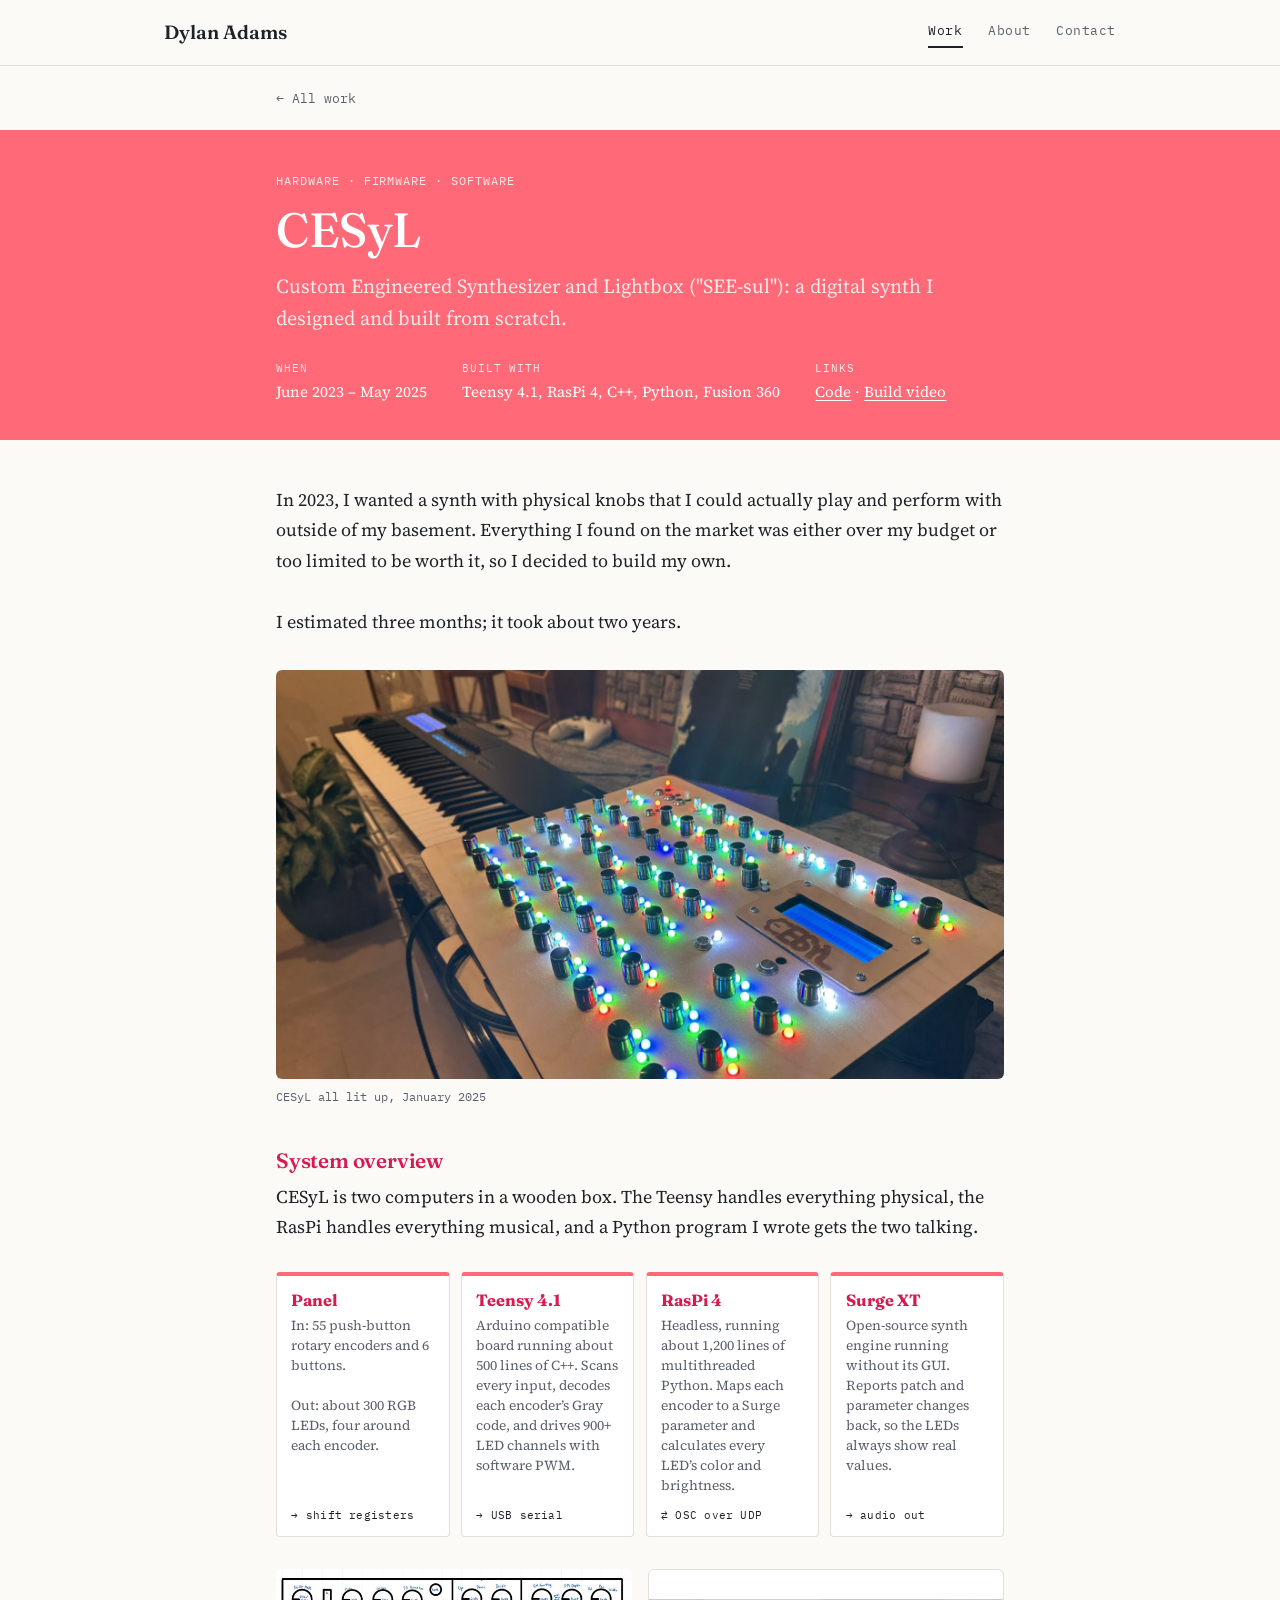
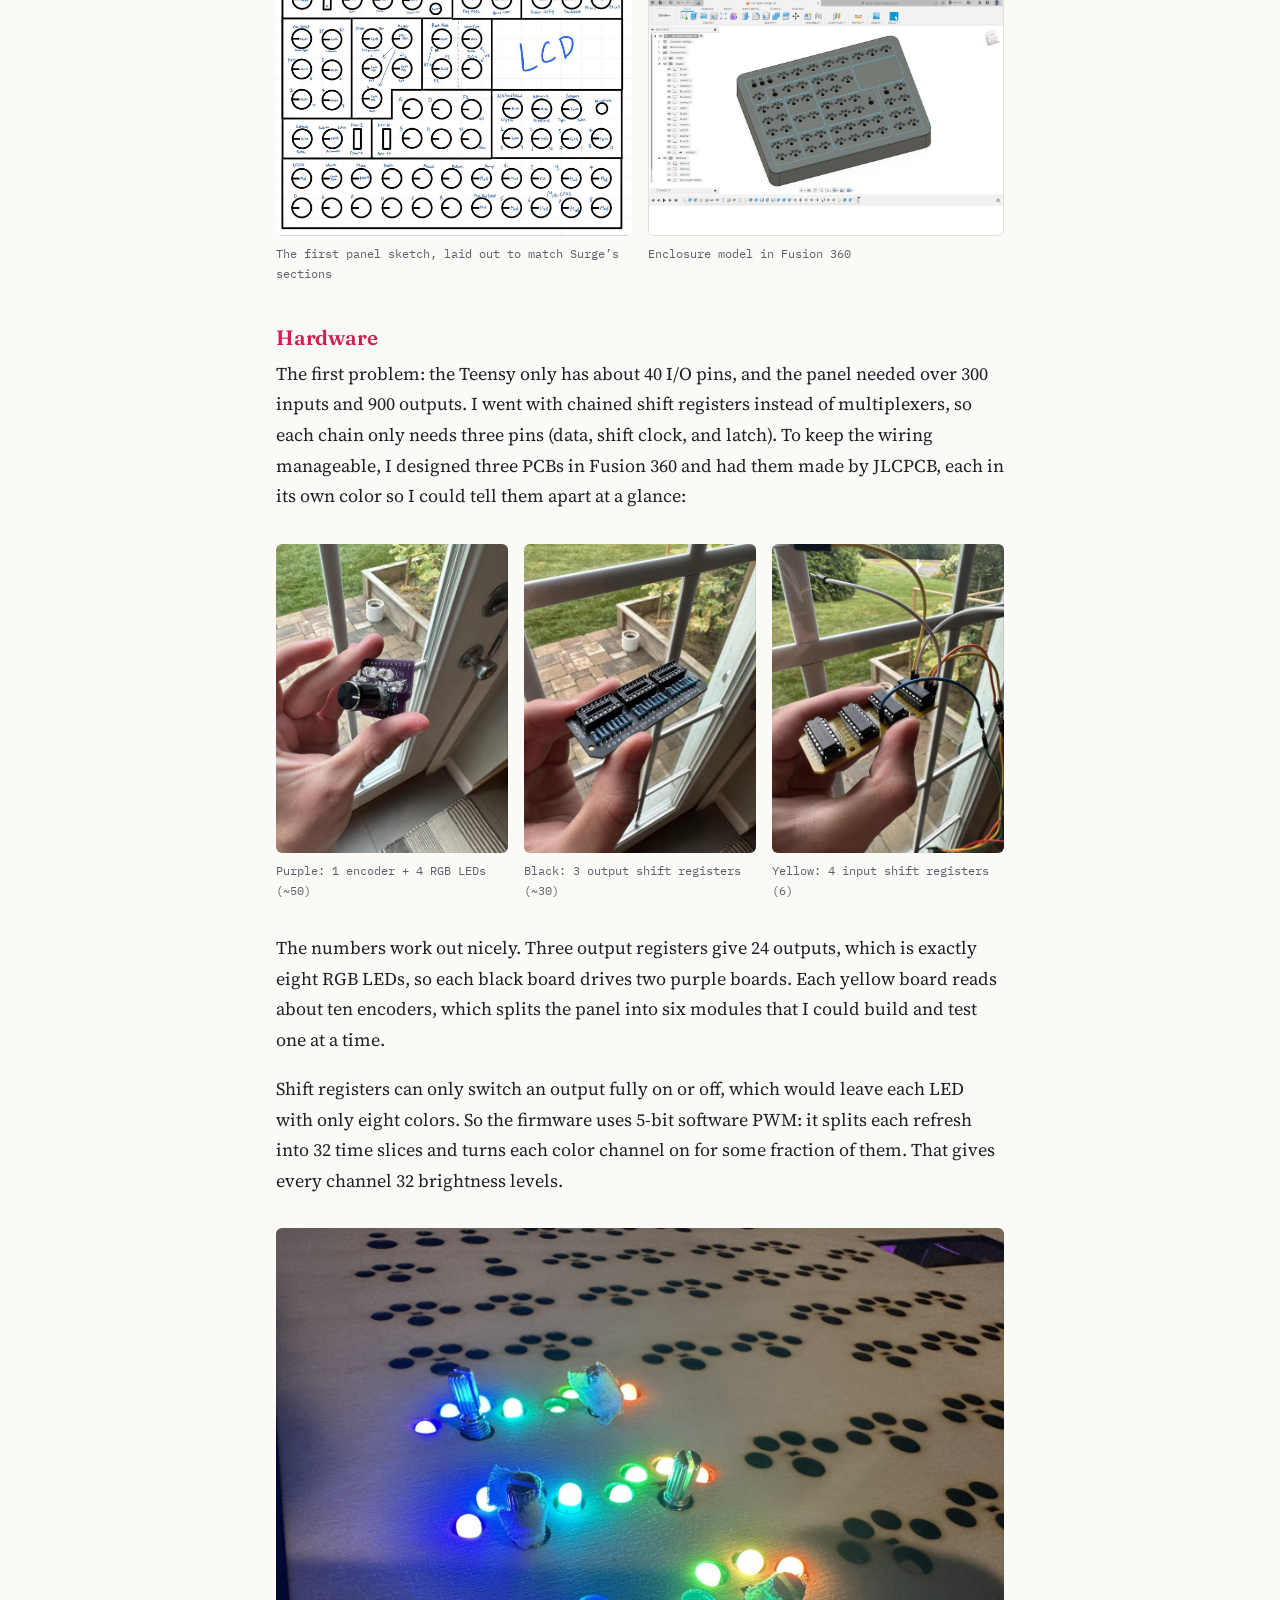
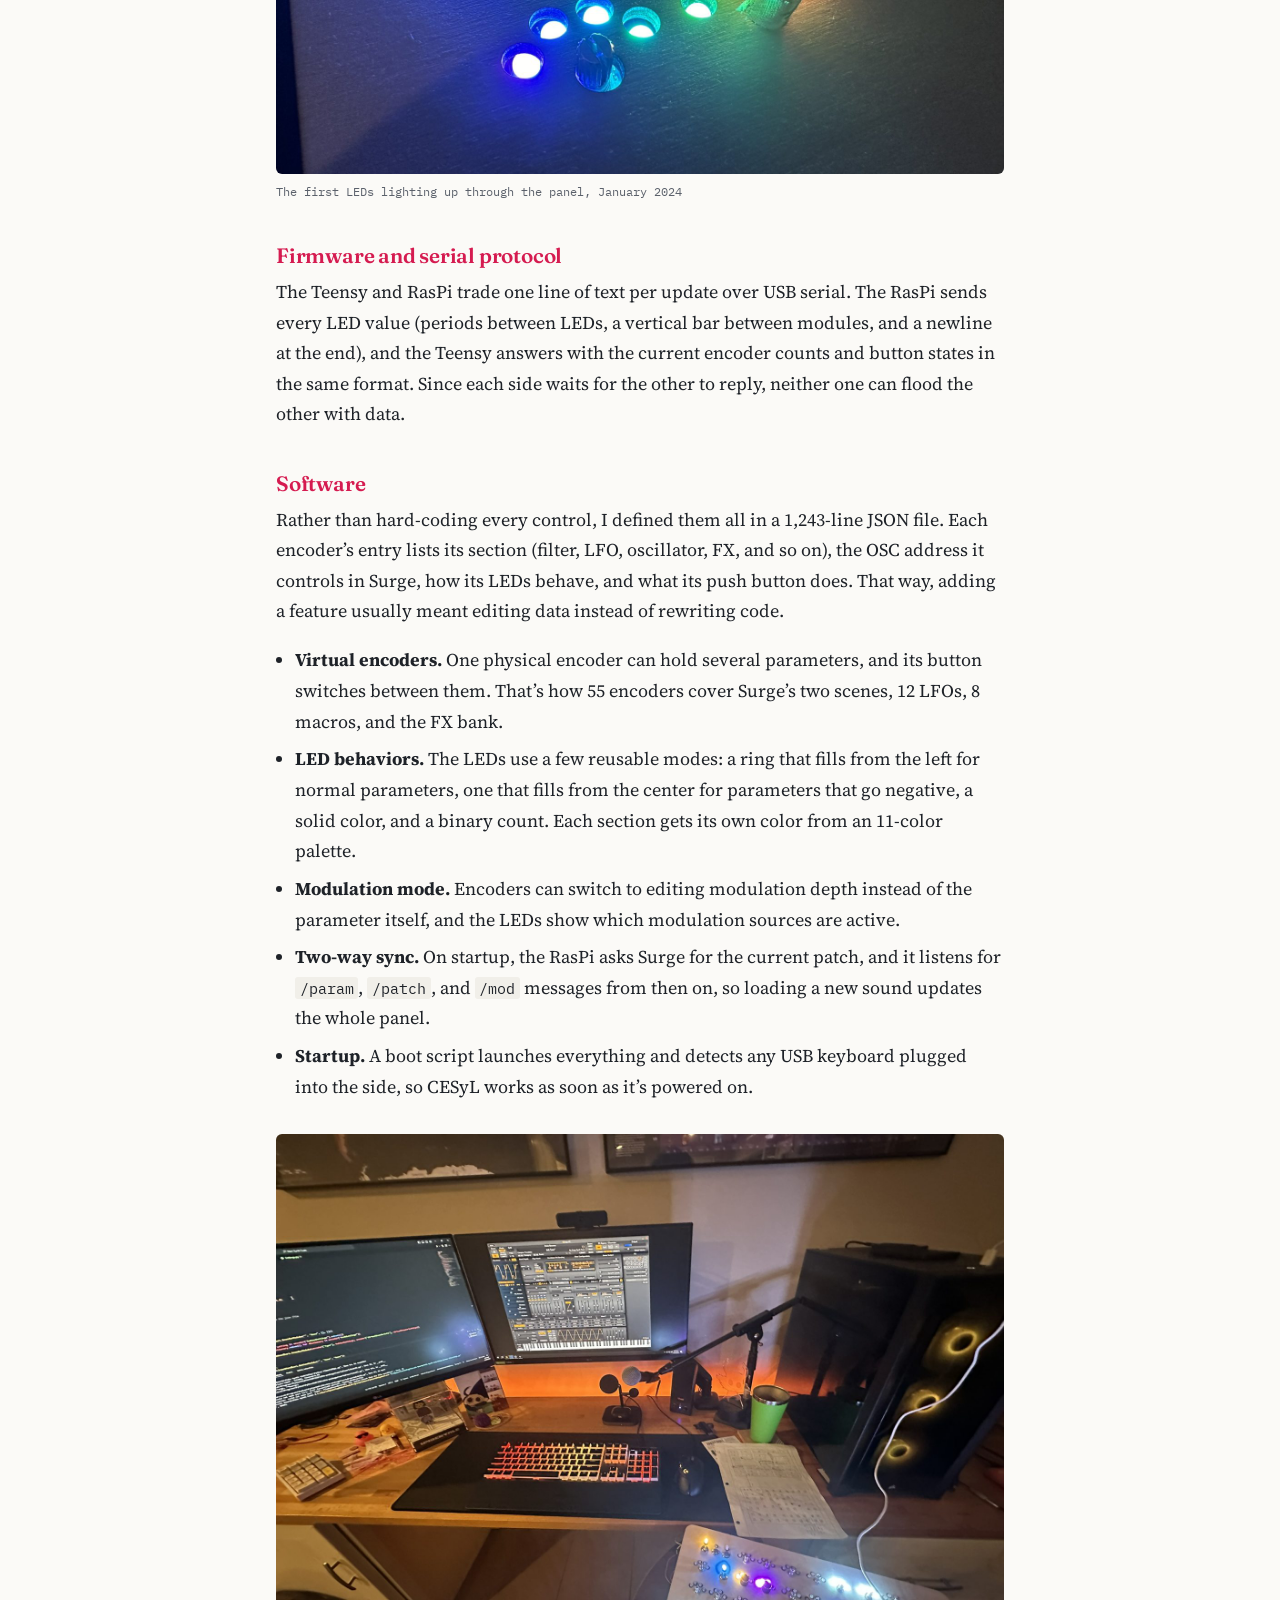
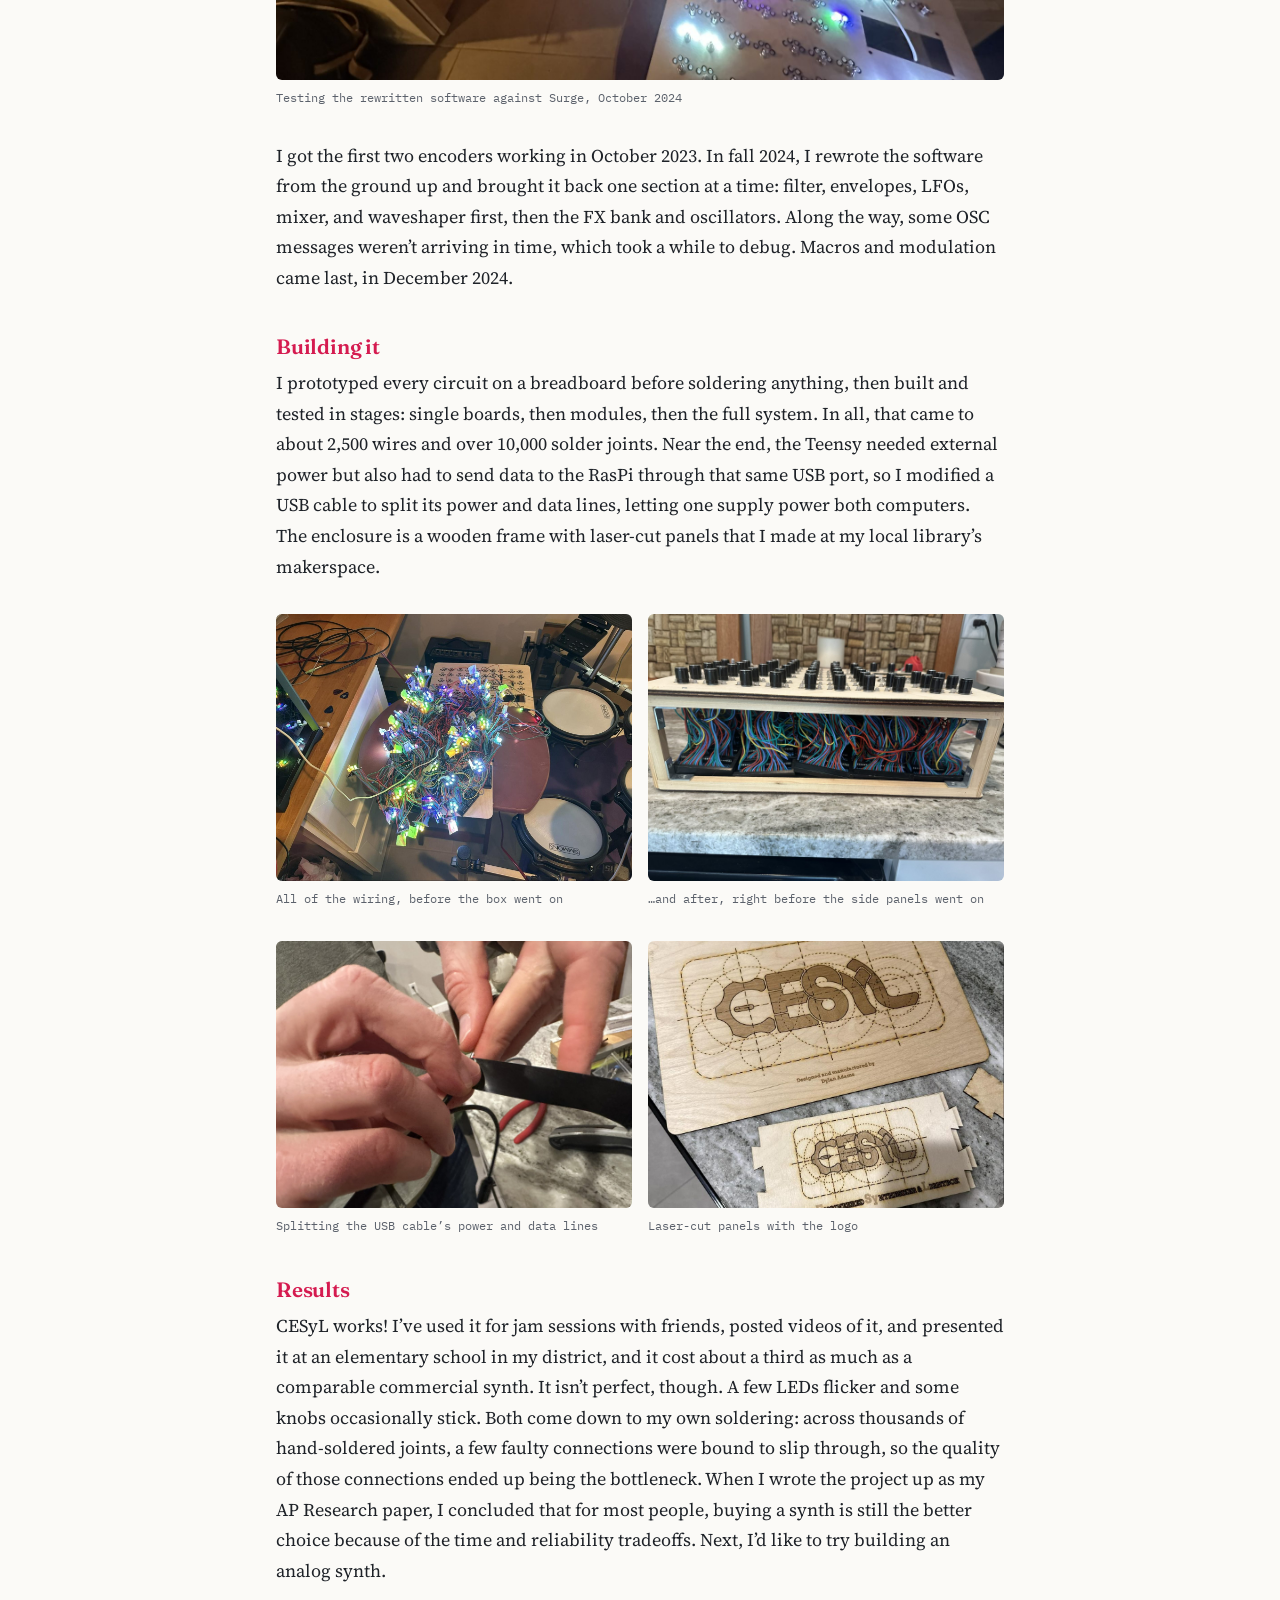
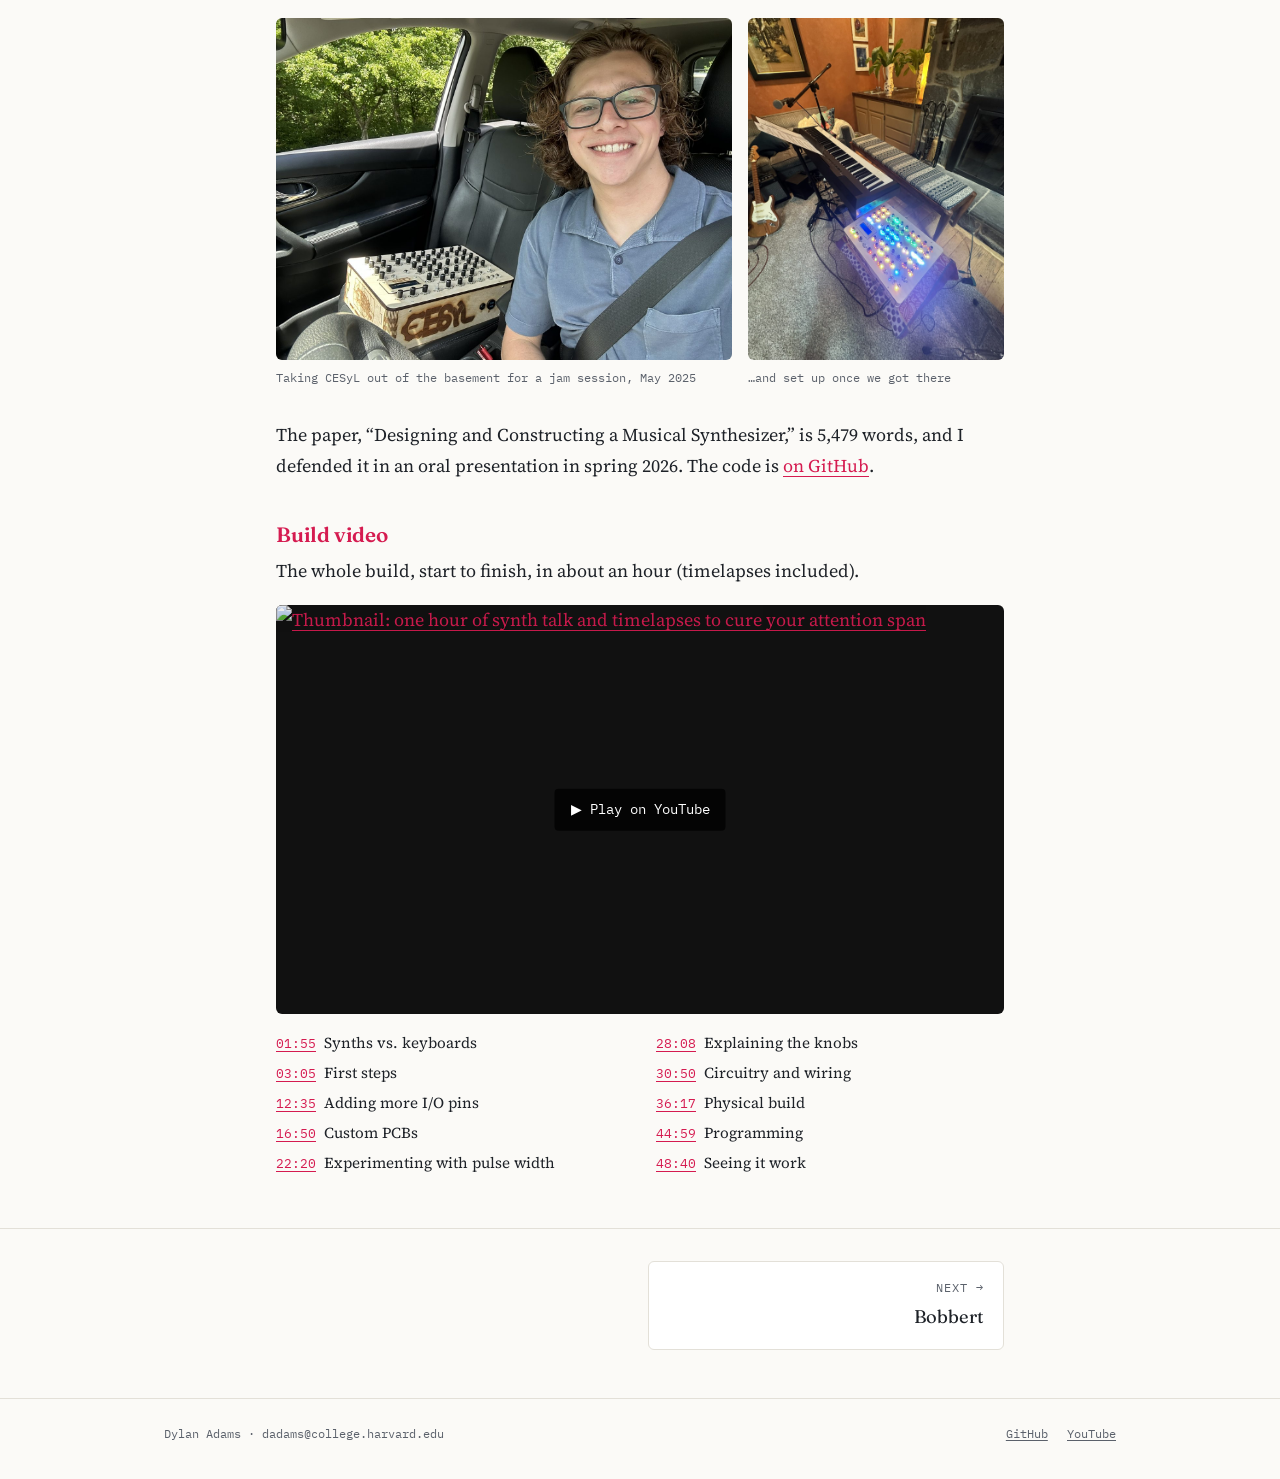
==== work/cesyl.html @ 14efa6bd "Add files via upload" ====
<!doctype html>
<html lang="en">
<head>
  <meta charset="utf-8">
  <meta name="viewport" content="width=device-width, initial-scale=1">
  <title>CESyL — Dylan Adams</title>
  <meta name="description" content="CESyL is a synthesizer Dylan Adams designed and built from scratch with custom PCBs, C++ firmware, and Python.">
  <link rel="preconnect" href="https://fonts.googleapis.com">
  <link rel="preconnect" href="https://fonts.gstatic.com" crossorigin>
  <link href="https://fonts.googleapis.com/css2?family=Fraunces:ital,opsz,wght@0,9..144,400;0,9..144,500;0,9..144,600;1,9..144,400&family=IBM+Plex+Mono:wght@400;500&family=Source+Serif+4:ital,opsz,wght@0,8..60,400;0,8..60,600;1,8..60,400&display=swap" rel="stylesheet">
  <link rel="icon" href="../favicon.ico" sizes="any">
  <link rel="icon" type="image/png" href="../images/favicon-32.png" sizes="32x32">
  <link rel="apple-touch-icon" href="../images/apple-touch-icon.png">
  <link rel="stylesheet" href="../css/style.css">
</head>
<body class="p-cesyl">

<header class="site-header">
  <div class="wrap">
    <a class="wordmark" href="../index.html">Dylan Adams</a>
    <nav class="nav" aria-label="Main">
      <a href="../index.html#projects" aria-current="page">Work</a>
      <a href="../about.html">About</a>
      <a href="mailto:dadams@college.harvard.edu">Contact</a>
    </nav>
  </div>
</header>

<main>
  <div class="wrap crumb"><a href="../index.html#projects">← All work</a></div>

  <section class="band">
    <div class="wrap">
      <p class="label">Hardware · firmware · software</p>
      <h1>CESyL</h1>
      <p class="lede">Custom Engineered Synthesizer and Lightbox ("SEE-sul"): a digital synth I designed and built from scratch.</p>
      <dl class="facts-row">
        <div><dt>When</dt><dd>June 2023 – May 2025</dd></div>
        <div><dt>Built with</dt><dd>Teensy 4.1, RasPi 4, C++, Python, Fusion 360</dd></div>
        <div><dt>Links</dt><dd><a href="https://github.com/DylAdams/CESyL">Code</a> · <a href="https://youtu.be/WVpbPrM2bhM">Build video</a></dd></div>
      </dl>
    </div>
  </section>

  <article class="article">
    <div class="wrap">
      <p>In 2023, I wanted a synth with physical knobs that I could actually play and perform with outside of my basement. Everything I found on the market was either over my budget or too limited to be worth it, so I decided to build my own. <br><br>I estimated three months; it took about two years.</p>

      <figure class="hero-fig">
        <img src="../images/cesyl-lit-keyboard.jpg" alt="CESyL's panel lit up in rows of colored LEDs, next to a keyboard">
        <figcaption>CESyL all lit up, January 2025</figcaption>
      </figure>

      <h3>System overview</h3>
      <p>CESyL is two computers in a wooden box. The Teensy handles everything physical, the RasPi handles everything musical, and a Python program I wrote gets the two talking.</p>

      <div class="flow">
        <div><b>Panel</b>In: 55 push-button rotary encoders and 6 buttons. <br><br>Out: about 300 RGB LEDs, four around each encoder.<span class="link">→ shift registers</span></div>
        <div><b>Teensy 4.1</b>Arduino compatible board running about 500 lines of C++. Scans every input, decodes each encoder’s Gray code, and drives 900+ LED channels with software PWM.<span class="link">→ USB serial</span></div>
        <div><b>RasPi 4</b>Headless, running about 1,200 lines of multithreaded Python. Maps each encoder to a Surge parameter and calculates every LED’s color and brightness.<span class="link">⇄ OSC over UDP</span></div>
        <div><b>Surge XT</b>Open-source synth engine running without its GUI. Reports patch and parameter changes back, so the LEDs always show real values.<span class="link">→ audio out</span></div>
      </div>

      <div class="pair figs">
        <figure><img src="../images/cesyl-layout-sketch.jpg" alt="Hand-drawn plan of the panel with rows of labeled knobs"><figcaption>The first panel sketch, laid out to match Surge’s sections</figcaption></figure>
        <figure><img class="contain" src="../images/cesyl-fusion.jpg" alt="3D model of the enclosure in Fusion 360"><figcaption>Enclosure model in Fusion 360</figcaption></figure>
      </div>

      <h3>Hardware</h3>
      <p>The first problem: the Teensy only has about 40 I/O pins, and the panel needed over 300 inputs and 900 outputs. I went with chained shift registers instead of multiplexers, so each chain only needs three pins (data, shift clock, and latch). To keep the wiring manageable, I designed three PCBs in Fusion 360 and had them made by JLCPCB, each in its own color so I could tell them apart at a glance:</p>

      <div class="trio figs">
        <figure><img src="../images/pcb-knob.jpg" alt="Small purple circuit board holding one knob"><figcaption>Purple: 1 encoder + 4 RGB LEDs (~50)</figcaption></figure>
        <figure><img src="../images/pcb-output.jpg" alt="Black circuit board with three chip sockets"><figcaption>Black: 3 output shift registers (~30)</figcaption></figure>
        <figure><img src="../images/pcb-input.jpg" alt="Yellow circuit board with input shift registers"><figcaption>Yellow: 4 input shift registers (6)</figcaption></figure>
      </div>

      <p>The numbers work out nicely. Three output registers give 24 outputs, which is exactly eight RGB LEDs, so each black board drives two purple boards. Each yellow board reads about ten encoders, which splits the panel into six modules that I could build and test one at a time.</p>
      <p>Shift registers can only switch an output fully on or off, which would leave each LED with only eight colors. So the firmware uses 5-bit software PWM: it splits each refresh into 32 time slices and turns each color channel on for some fraction of them. That gives every channel 32 brightness levels.</p>

      <figure><img src="../images/cesyl-first-leds.jpg" alt="The first few knobs mounted in the wooden panel, with their RGB LEDs glowing in different colors"><figcaption>The first LEDs lighting up through the panel, January 2024</figcaption></figure>

      <h3>Firmware and serial protocol</h3>
      <p>The Teensy and RasPi trade one line of text per update over USB serial. The RasPi sends every LED value (periods between LEDs, a vertical bar between modules, and a newline at the end), and the Teensy answers with the current encoder counts and button states in the same format. Since each side waits for the other to reply, neither one can flood the other with data.</p>

      <h3>Software</h3>
      <p>Rather than hard-coding every control, I defined them all in a 1,243-line JSON file. Each encoder’s entry lists its section (filter, LFO, oscillator, FX, and so on), the OSC address it controls in Surge, how its LEDs behave, and what its push button does. That way, adding a feature usually meant editing data instead of rewriting code.</p>
      <ul>
        <li><b>Virtual encoders.</b> One physical encoder can hold several parameters, and its button switches between them. That’s how 55 encoders cover Surge’s two scenes, 12 LFOs, 8 macros, and the FX bank.</li>
        <li><b>LED behaviors.</b> The LEDs use a few reusable modes: a ring that fills from the left for normal parameters, one that fills from the center for parameters that go negative, a solid color, and a binary count. Each section gets its own color from an 11-color palette.</li>
        <li><b>Modulation mode.</b> Encoders can switch to editing modulation depth instead of the parameter itself, and the LEDs show which modulation sources are active.</li>
        <li><b>Two-way sync.</b> On startup, the RasPi asks Surge for the current patch, and it listens for <code>/param</code>, <code>/patch</code>, and <code>/mod</code> messages from then on, so loading a new sound updates the whole panel.</li>
        <li><b>Startup.</b> A boot script launches everything and detects any USB keyboard plugged into the side, so CESyL works as soon as it’s powered on.</li>
      </ul>
      <figure><img src="../images/cesyl-software-test.jpg" alt="CESyL's panel lit up on a desk in front of monitors showing code and Surge XT"><figcaption>Testing the rewritten software against Surge, October 2024</figcaption></figure>

      <p>I got the first two encoders working in October 2023. In fall 2024, I rewrote the software from the ground up and brought it back one section at a time: filter, envelopes, LFOs, mixer, and waveshaper first, then the FX bank and oscillators. Along the way, some OSC messages weren’t arriving in time, which took a while to debug. Macros and modulation came last, in December 2024.</p>

      <h3>Building it</h3>
      <p>I prototyped every circuit on a breadboard before soldering anything, then built and tested in stages: single boards, then modules, then the full system. In all, that came to about 2,500 wires and over 10,000 solder joints. Near the end, the Teensy needed external power but also had to send data to the RasPi through that same USB port, so I modified a USB cable to split its power and data lines, letting one supply power both computers. The enclosure is a wooden frame with laser-cut panels that I made at my local library’s makerspace.</p>

      <div class="pair figs">
        <figure><img src="../images/cesyl-rats-nest.jpg" alt="A dense tangle of wires and glowing LEDs before the box was closed"><figcaption>All of the wiring, before the box went on</figcaption></figure>
        <figure><img src="../images/cesyl-wiring-inside.jpg" alt="The open side of the wooden frame, packed with colored wires under the knob panel"><figcaption>…and after, right before the side panels went on</figcaption></figure>
      </div>
      <div class="pair figs">
        <figure><img src="../images/cesyl-usb-split.jpg" alt="Hands peeling back the jacket of a USB cable to separate its wires"><figcaption>Splitting the USB cable’s power and data lines</figcaption></figure>
        <figure><img src="../images/cesyl-panels.jpg" alt="Laser-cut wooden panels engraved with the CESyL logo"><figcaption>Laser-cut panels with the logo</figcaption></figure>
      </div>

      <h3>Results</h3>
      <p>CESyL works! I’ve used it for jam sessions with friends, posted videos of it, and presented it at an elementary school in my district, and it cost about a third as much as a comparable commercial synth. It isn’t perfect, though. A few LEDs flicker and some knobs occasionally stick. Both come down to my own soldering: across thousands of hand-soldered joints, a few faulty connections were bound to slip through, so the quality of those connections ended up being the bottleneck. When I wrote the project up as my AP Research paper, I concluded that for most people, buying a synth is still the better choice because of the time and reliability tradeoffs. Next, I’d like to try building an analog synth.</p>
      <div class="pair mixed figs">
        <figure><img src="../images/cesyl-car.jpg" alt="Dylan smiling in the driver's seat with CESyL on the passenger seat"><figcaption>Taking CESyL out of the basement for a jam session, May 2025</figcaption></figure>
        <figure><img src="../images/cesyl-jam.jpg" alt="CESyL glowing on the floor of a living room next to a keyboard set up for a jam session"><figcaption>…and set up once we got there</figcaption></figure>
      </div>

      <p>The paper, “Designing and Constructing a Musical Synthesizer,” is 5,479 words, and I defended it in an oral presentation in spring 2026. The code is <a href="https://github.com/DylAdams/CESyL">on GitHub</a>.</p>

      <h3>Build video</h3>
      <p>The whole build, start to finish, in about an hour (timelapses included).</p>
      <a class="yt" href="https://www.youtube.com/watch?v=WVpbPrM2bhM" data-id="WVpbPrM2bhM" target="_blank" rel="noopener" aria-label="one hour of synth talk and timelapses to cure your attention span"><img src="https://img.youtube.com/vi/WVpbPrM2bhM/hqdefault.jpg" alt="Thumbnail: one hour of synth talk and timelapses to cure your attention span" loading="lazy"><span class="yt-play">▶ Play on YouTube</span></a>
      <ul class="chapters">
          <li><a href="https://youtu.be/WVpbPrM2bhM?t=115">01:55</a>Synths vs. keyboards</li>
          <li><a href="https://youtu.be/WVpbPrM2bhM?t=185">03:05</a>First steps</li>
          <li><a href="https://youtu.be/WVpbPrM2bhM?t=755">12:35</a>Adding more I/O pins</li>
          <li><a href="https://youtu.be/WVpbPrM2bhM?t=1010">16:50</a>Custom PCBs</li>
          <li><a href="https://youtu.be/WVpbPrM2bhM?t=1340">22:20</a>Experimenting with pulse width</li>
          <li><a href="https://youtu.be/WVpbPrM2bhM?t=1688">28:08</a>Explaining the knobs</li>
          <li><a href="https://youtu.be/WVpbPrM2bhM?t=1850">30:50</a>Circuitry and wiring</li>
          <li><a href="https://youtu.be/WVpbPrM2bhM?t=2177">36:17</a>Physical build</li>
          <li><a href="https://youtu.be/WVpbPrM2bhM?t=2699">44:59</a>Programming</li>
          <li><a href="https://youtu.be/WVpbPrM2bhM?t=2920">48:40</a>Seeing it work</li>
      </ul>
    </div>
  </article>

  <nav class="pager" aria-label="More projects">
    <div class="wrap"><a class="next" href="bobbert.html"><p class="label">Next →</p><span class="t">Bobbert</span></a></div>
  </nav>
</main>

<footer class="site-footer">
  <div class="wrap">
    <span>Dylan Adams · dadams@college.harvard.edu</span>
    <span class="links"><a href="https://github.com/DylAdams">GitHub</a><a href="https://www.youtube.com/@dasma-tech">YouTube</a></span>
  </div>
</footer>

<script>
// On the live site, clicking a video thumbnail plays it in place.
// Opened as a local file, YouTube refuses embeds, so the link just opens YouTube.
if (location.protocol.startsWith("http")) {
  document.querySelectorAll("a.yt").forEach(function (a) {
    a.addEventListener("click", function (e) {
      e.preventDefault();
      var box = document.createElement("div");
      box.className = "yt";
      var f = document.createElement("iframe");
      f.src = "https://www.youtube.com/embed/" + a.dataset.id + "?autoplay=1";
      f.allow = "autoplay; encrypted-media; picture-in-picture; fullscreen";
      f.allowFullscreen = true;
      f.referrerPolicy = "strict-origin-when-cross-origin";
      f.title = a.getAttribute("aria-label") || "YouTube video";
      box.appendChild(f);
      a.replaceWith(box);
    });
  });
}
</script>
</body>
</html>
---- css/style.css ----
/* ==========================================================
   Dylan Adams — portfolio
   Light theme. Neutral ink + navy on the main pages;
   each project page gets its own accent color.
   ========================================================== */

:root {
  --paper: #fbfaf7;
  --card: #ffffff;
  --tint: #f1efe9;
  --ink: #1e2228;
  --ink-soft: #5b616b;
  --rule: #e3e0d8;
  --accent: #3b3fb6;          /* indigo: main pages */
  --accent-ink: #3b3fb6;      /* darker shade used for text and links */
  --accent-tint: #ebebfa;
  --on-accent: #ffffff;       /* text color on a solid accent fill */
  --todo-bg: #fff3a6;
  --todo-ink: #5a4a00;

  --serif-display: "Fraunces", Georgia, "Times New Roman", serif;
  --serif-body: "Source Serif 4", Georgia, "Times New Roman", serif;
  --mono: "IBM Plex Mono", ui-monospace, Consolas, monospace;

  --measure: 40rem;
  --wide: 62rem;
}

/* Per-project accents (set on <body>) — loosely matched to each project */
.p-cesyl   { --accent: #FF6978; --accent-ink: #d51b50; --accent-tint: #feeaf3; }   /* violet, like the purple PCBs */
.p-bobbert { --accent: #5865f2; --accent-ink: #3b44c4; --accent-tint: #eceefe; }   /* Discord blurple */
.p-record  { --accent: #FFC600; --accent-ink: #ba5e08; --accent-tint: #fff1dc; --on-accent: #3a2800; }   /* soft record-label gold */
.p-maker   { --accent: #10b981; --accent-ink: #047857; --accent-tint: #e3f8ef; }   /* emerald */
.p-linux   { --accent: #1793d1; --accent-ink: #0f6a9a; --accent-tint: #e3f3fb; }   /* Arch blue */

*, *::before, *::after { box-sizing: border-box; }
html { -webkit-text-size-adjust: 100%; scroll-behavior: smooth; }

body {
  margin: 0;
  background: var(--paper);
  color: var(--ink);
  font-family: var(--serif-body);
  font-size: 1.125rem;
  line-height: 1.7;
}

img, iframe { max-width: 100%; display: block; }
a { color: var(--accent-ink); text-underline-offset: 0.2em; text-decoration-thickness: 1px; }
a:hover { text-decoration-thickness: 2px; }

.wrap { max-width: var(--wide); margin: 0 auto; padding: 0 1.25rem; }
.measure { max-width: var(--measure); }

/* ---------- header / nav ---------- */

.site-header { border-bottom: 1px solid var(--rule); background: var(--paper); }
.site-header .wrap {
  display: flex; align-items: center; justify-content: space-between;
  gap: 1rem; flex-wrap: wrap; padding-top: 1rem; padding-bottom: 1rem;
}
.wordmark {
  font-family: var(--serif-display); font-weight: 600; font-size: 1.2rem;
  color: var(--ink); text-decoration: none;
}
.nav { display: flex; gap: 1.6rem; }
.nav a {
  font-family: var(--mono); font-size: 0.82rem; letter-spacing: 0.04em;
  color: var(--ink-soft); text-decoration: none; padding: 0.2rem 0;
  border-bottom: 2px solid transparent;
}
.nav a:hover { color: var(--ink); }
.nav a[aria-current="page"] { color: var(--ink); border-bottom-color: var(--ink); }

/* ---------- type ---------- */

h1, h2, h3 { font-family: var(--serif-display); font-weight: 500; line-height: 1.2; margin: 0; letter-spacing: -0.01em; }
h1 { font-size: clamp(2.1rem, 5vw, 3rem); }
h2 { font-size: clamp(1.5rem, 3vw, 1.9rem); }
h3 { font-size: 1.3rem; font-weight: 600; margin: 2.6rem 0 0.5rem; }
p { margin: 0 0 1.15rem; }
.lede { font-size: 1.25rem; line-height: 1.6; color: var(--ink-soft); }
.label {
  font-family: var(--mono); font-size: 0.75rem; letter-spacing: 0.08em;
  text-transform: uppercase; color: var(--ink-soft); margin: 0 0 0.6rem;
}
.small { font-size: 0.95rem; color: var(--ink-soft); }

mark.todo {
  background: var(--todo-bg); color: var(--todo-ink);
  padding: 0 0.25em; border-radius: 2px;
  font-family: var(--mono); font-size: 0.82em;
}

/* ---------- home ---------- */

.intro { padding: 4.5rem 0 3rem; }
.intro h1 { margin-bottom: 1rem; }
.intro .lede { max-width: 36rem; margin: 0; }

.work { padding: 1rem 0 4rem; }
.work-head { display: flex; justify-content: space-between; align-items: baseline; margin-bottom: 1.2rem; }

.cards { display: grid; grid-template-columns: repeat(2, 1fr); gap: 1.25rem; }
.card {
  display: flex; flex-direction: column;
  background: var(--card); border: 1px solid var(--rule); border-radius: 6px;
  overflow: hidden; text-decoration: none; color: var(--ink);
  transition: border-color 0.15s, transform 0.15s;
}
.card:hover { border-color: var(--accent); transform: translateY(-2px); }
.card-art {
  aspect-ratio: 2.4 / 1; background: var(--accent-tint);
  display: grid; place-items: center; overflow: hidden;
}
.card-art img { width: 100%; height: 100%; object-fit: cover; }
.card-art .glyph {
  font-family: var(--serif-display); font-size: 3.4rem; font-weight: 500;
  color: var(--accent); opacity: 0.85; letter-spacing: -0.02em;
}
.card-body { padding: 1.1rem 1.25rem 1.3rem; }
.card-body h2 { font-size: 1.35rem; margin-bottom: 0.3rem; }
.card-body p { font-size: 1rem; color: var(--ink-soft); margin: 0 0 0.7rem; line-height: 1.55; }
.card-meta { font-family: var(--mono); font-size: 0.74rem; color: var(--ink-soft); letter-spacing: 0.03em; }
.card.featured { grid-column: 1 / -1; flex-direction: row; }
.card.featured .card-art { flex: 1.3; aspect-ratio: auto; min-height: 20rem; }
.card.featured .card-body { flex: 1; padding: 2rem; align-self: center; }
.card.featured h2 { font-size: 1.9rem; }

/* ---------- about ---------- */

.page-head { padding: 4rem 0 2rem; }
.about { display: grid; grid-template-columns: 15rem 1fr; gap: 3.5rem; padding-bottom: 4rem; align-items: start; }
.photo-slot {
  aspect-ratio: 4 / 5; border: 1.5px dashed var(--rule); border-radius: 6px;
  background: var(--tint); display: grid; place-items: center; text-align: center;
  padding: 1rem; font-family: var(--mono); font-size: 0.75rem; color: var(--ink-soft);
}
.facts { margin: 1.5rem 0 0; font-size: 0.95rem; }
.facts div { padding: 0.6rem 0; border-top: 1px solid var(--rule); }
.facts dt { font-family: var(--mono); font-size: 0.7rem; letter-spacing: 0.08em; text-transform: uppercase; color: var(--ink-soft); }
.facts dd { margin: 0.1rem 0 0; }

/* ---------- project pages ---------- */

.crumb { padding-top: 1.4rem; font-family: var(--mono); font-size: 0.82rem; }
.crumb a { color: var(--ink-soft); text-decoration: none; }
.crumb a:hover { color: var(--accent); }

.band { background: var(--accent-tint); border-bottom: 1px solid var(--rule); margin-top: 1.2rem; }
.band .wrap { padding-top: 2.6rem; padding-bottom: 2.2rem; }
.band .label { color: var(--accent); }
.band h1 { margin-bottom: 0.7rem; }
.band .lede { max-width: 38rem; margin-bottom: 1.6rem; }
.facts-row {
  display: flex; flex-wrap: wrap; gap: 0.6rem 2.2rem; margin: 0;
  font-size: 0.95rem;
}
.facts-row dt { font-family: var(--mono); font-size: 0.68rem; letter-spacing: 0.08em; text-transform: uppercase; color: var(--ink-soft); }
.facts-row dd { margin: 0.05rem 0 0; }

.article { padding: 2.8rem 0 3rem; }
.article .measure > h3:first-child { margin-top: 0; }
.article ul, .article ol { padding-left: 1.2rem; }
.article li { margin-bottom: 0.45rem; }

figure { margin: 2rem 0; }
figure img { width: 100%; height: auto; border-radius: 6px; background: var(--tint); }
figcaption { font-family: var(--mono); font-size: 0.74rem; color: var(--ink-soft); margin-top: 0.5rem; }
.wide-fig { max-width: 52rem; }
.hero-fig img { aspect-ratio: 16 / 9; object-fit: cover; }
.pair, .trio { display: grid; gap: 1rem; }
.pair { grid-template-columns: 1fr 1fr; }
.trio { grid-template-columns: repeat(3, 1fr); }
.pair figure, .trio figure { margin: 0; }
.trio img { aspect-ratio: 3 / 4; object-fit: cover; }
.pair img { aspect-ratio: 4 / 3; object-fit: cover; }
.pair img.contain { object-fit: contain; background: #fff; border: 1px solid var(--rule); }
.figs { margin: 2rem 0; }

.video { aspect-ratio: 16 / 9; width: 100%; border: 0; border-radius: 6px; background: var(--tint); }
.chapters { list-style: none; padding: 0 !important; margin: 0.6rem 0 0; columns: 2; column-gap: 2rem; font-size: 0.95rem; }
.chapters li { break-inside: avoid; margin: 0 0 0.25rem; }
.chapters a { font-family: var(--mono); font-size: 0.8rem; margin-right: 0.5rem; }

/* signal-flow figure (CESyL) */
.flow { display: grid; grid-template-columns: repeat(4, 1fr); gap: 0.6rem; margin: 2rem 0 0.4rem; }
.flow div {
  background: var(--card); border: 1px solid var(--rule); border-top: 3px solid var(--accent);
  border-radius: 4px; padding: 0.8rem 0.85rem; font-size: 0.88rem; line-height: 1.45; color: var(--ink-soft);
}
.flow b { display: block; font-family: var(--serif-display); font-size: 1rem; color: var(--ink); margin-bottom: 0.2rem; }

.callout {
  background: var(--accent-tint); border-left: 3px solid var(--accent);
  padding: 1rem 1.2rem; border-radius: 0 4px 4px 0; margin: 1.8rem 0; font-size: 1.02rem;
}
.callout p:last-child { margin-bottom: 0; }

/* prev / next */
.pager { border-top: 1px solid var(--rule); padding: 2rem 0 3rem; }
.pager .wrap { display: grid; grid-template-columns: 1fr 1fr; gap: 1rem; }
.pager a {
  display: block; border: 1px solid var(--rule); border-radius: 6px; background: var(--card);
  padding: 1rem 1.2rem; text-decoration: none; color: var(--ink);
}
.pager a:hover { border-color: var(--ink-soft); }
.pager .label { margin-bottom: 0.2rem; }
.pager .t { font-family: var(--serif-display); font-size: 1.15rem; }
.pager .next { text-align: right; grid-column: 2; }

/* ---------- footer ---------- */

.site-footer { border-top: 1px solid var(--rule); }
.site-footer .wrap {
  display: flex; justify-content: space-between; gap: 1rem; flex-wrap: wrap;
  padding-top: 1.5rem; padding-bottom: 2.2rem;
  font-family: var(--mono); font-size: 0.78rem; color: var(--ink-soft);
}
.site-footer a { color: var(--ink-soft); }
.site-footer .links { display: flex; gap: 1.2rem; }

/* ---------- responsive ---------- */

@media (max-width: 820px) {
  .cards { grid-template-columns: 1fr; }
  .card.featured { flex-direction: column; }
  .card.featured .card-art { min-height: 0; aspect-ratio: 16 / 9; }
  .card.featured .card-body { padding: 1.2rem 1.25rem 1.4rem; }
  .about { grid-template-columns: 1fr; gap: 2rem; }
  .about aside { max-width: 16rem; }
  .flow { grid-template-columns: 1fr 1fr; }
}
@media (max-width: 520px) {
  body { font-size: 1.05rem; }
  .intro { padding: 3rem 0 2rem; }
  .trio { grid-template-columns: 1fr 1fr; }
  .pair { grid-template-columns: 1fr; }
  .chapters { columns: 1; }
  .pager .wrap { grid-template-columns: 1fr; }
  .pager .next { grid-column: 1; }
  .nav { gap: 1.1rem; }
}

/* ---------- project pages: one centered column, text and images share a width ---------- */
.crumb.wrap, .band .wrap, .article .wrap, .pager .wrap { max-width: 48rem; }
.article .measure, .article figure, .article .wide-fig { max-width: none; }
.article p, .article li { max-width: none; }
.band .lede { max-width: none; }

/* YouTube: thumbnail that opens the video (embeds fail on local file:// pages) */
.yt { position: relative; display: block; aspect-ratio: 16 / 9; border-radius: 6px; overflow: hidden; background: #111; }
.yt img { width: 100%; height: 100%; object-fit: cover; border-radius: 0; opacity: 0.92; transition: opacity 0.15s; }
.yt:hover img { opacity: 1; }
.yt-play {
  position: absolute; left: 50%; top: 50%; transform: translate(-50%, -50%);
  background: rgba(0,0,0,0.75); color: #fff; font-family: var(--mono); font-size: 0.85rem;
  padding: 0.6rem 1rem; border-radius: 4px; white-space: nowrap;
}
.yt iframe { width: 100%; height: 100%; border: 0; }
.yt + .chapters { margin-top: 1rem; }


/* ---------- punchier color treatment ---------- */
.card { border-top: 4px solid var(--accent); }
.card-art { background: var(--accent); }
.card-art .glyph { color: var(--on-accent); opacity: 1; }
.card:hover { border-color: var(--accent); }
.card:hover h2 { color: var(--accent-ink); }

.band { background: var(--accent); border-bottom: 0; }
.band, .band h1 { color: var(--on-accent); }
.band .label, .band .lede, .band .facts-row dt { color: var(--on-accent); opacity: 0.85; }
.band .facts-row dd { color: var(--on-accent); }
.band a { color: var(--on-accent); text-decoration-thickness: 1px; }

.article h3 { color: var(--accent-ink); }
.crumb a:hover { color: var(--accent-ink); }
.pager a:hover { border-color: var(--accent); }
.callout { background: var(--accent-tint); border-left-color: var(--accent); }
.chapters a { color: var(--accent-ink); }

/* system diagram boxes (CESyL) */
.flow { grid-template-columns: repeat(4, 1fr); gap: 0.7rem; margin: 1.8rem 0 2rem; }
.flow div { display: flex; flex-direction: column; border-top: 4px solid var(--accent); font-size: 0.86rem; color: var(--ink-soft); padding: 0.85rem 0.9rem 0.8rem; }
.flow b { color: var(--accent-ink); font-size: 1.02rem; }
.flow .link {
  margin-top: auto; padding-top: 0.7rem; font-family: var(--mono); font-size: 0.7rem;
  color: var(--ink); letter-spacing: 0.02em;
}
@media (max-width: 820px) { .flow { grid-template-columns: 1fr 1fr; } }
@media (max-width: 520px) { .flow { grid-template-columns: 1fr; } }

/* small spec table used on project pages */
.spec { width: 100%; border-collapse: collapse; font-size: 0.95rem; margin: 1.2rem 0 1.6rem; }
.spec th, .spec td { text-align: left; vertical-align: top; padding: 0.5rem 0.6rem 0.5rem 0; border-bottom: 1px solid var(--rule); }
.spec th { font-family: var(--mono); font-size: 0.72rem; letter-spacing: 0.05em; text-transform: uppercase; color: var(--ink-soft); font-weight: 500; white-space: nowrap; width: 9.5rem; }
code { font-family: var(--mono); font-size: 0.85em; background: var(--tint); padding: 0.05em 0.3em; border-radius: 3px; }

/* card text: push the tech line to the bottom so all cards line up */
.card-body { flex: 1; display: flex; flex-direction: column; }
.card-body .card-meta { margin-top: auto; padding-top: 0.2rem; }
.card.featured .card-body { display: flex; }

/* about-page portrait */
.portrait { width: 100%; aspect-ratio: 4 / 5; object-fit: cover; border-radius: 6px; display: block; }
.pair.tall img { aspect-ratio: 3 / 4; }

/* home hero: mini bio with portrait and buttons */
.hero { display: grid; grid-template-columns: 15rem 1fr; gap: 2.75rem; align-items: center; }
.hero-photo { width: 100%; aspect-ratio: 4 / 5; object-fit: cover; border-radius: 8px; display: block;
  box-shadow: 0 1px 0 var(--rule), 0 12px 30px -18px rgba(30, 30, 60, 0.45); }
.intro .hero .lede { max-width: 38rem; margin-bottom: 1.6rem; }
.buttons { display: flex; flex-wrap: wrap; gap: 0.6rem; }
.btn { display: inline-block; font-family: "IBM Plex Mono", ui-monospace, monospace; font-size: 0.85rem; font-weight: 500;
  padding: 0.6rem 1rem; border-radius: 6px; border: 1.5px solid var(--accent); color: var(--accent-ink);
  text-decoration: none; background: transparent; transition: background 0.15s, color 0.15s; }
.btn:hover { background: var(--accent-tint); }
.btn.primary { background: var(--accent); color: #fff; }
.btn.primary:hover { background: var(--accent-ink); border-color: var(--accent-ink); }
.section-title { font-size: 1.6rem; margin: 0 0 1.4rem; }
@media (max-width: 720px) {
  .hero { grid-template-columns: 1fr; gap: 1.5rem; }
  .hero-photo { width: 11rem; }
}

/* two photos side by side at the same height: a landscape (4:3) next to a portrait (3:4) */
.pair.mixed { grid-template-columns: 16fr 9fr; }
.pair.mixed img { aspect-ratio: auto; }

/* the home page's pink, also used on the About page */
.theme-pink { --accent: #FF6978; --accent-ink: #d51b50; --accent-tint: #feeaf3; }

/* About page as a one-pager: everything fits on one screen on a typical
   laptop, vertically centered between the header and footer. */
.about-one { min-height: calc(100vh - 66px - 81px); min-height: calc(100svh - 66px - 81px);
  display: flex; align-items: center; padding: 1.25rem 0; }
.about-one .wrap.about { max-width: 70rem; grid-template-columns: 11.5rem 1fr; gap: 2.75rem;
  padding-bottom: 0; align-items: center; width: 100%; }
/* header and footer match the wider content on this page so the edges line up */
.about-page .site-header .wrap, .about-page .site-footer .wrap { max-width: 70rem; }
.about-one .facts { margin-top: 0.9rem; font-size: 0.85rem; }
.about-one .facts div { padding: 0.4rem 0; }
.about-text { font-size: 0.95rem; line-height: 1.55; }
.about-text h1 { font-size: 2.1rem; margin: 0 0 0.5rem; }
.about-text p { margin: 0 0 0.7rem; }
.about-text p:last-child { margin-bottom: 0; }
.about-text .about-lead { font-size: 1.1rem; }
@media (max-width: 820px) {
  .about-one { min-height: 0; display: block; }
  .about-one .wrap.about { grid-template-columns: 1fr; gap: 1.5rem; }
  .about-one aside { max-width: 15rem; }
}
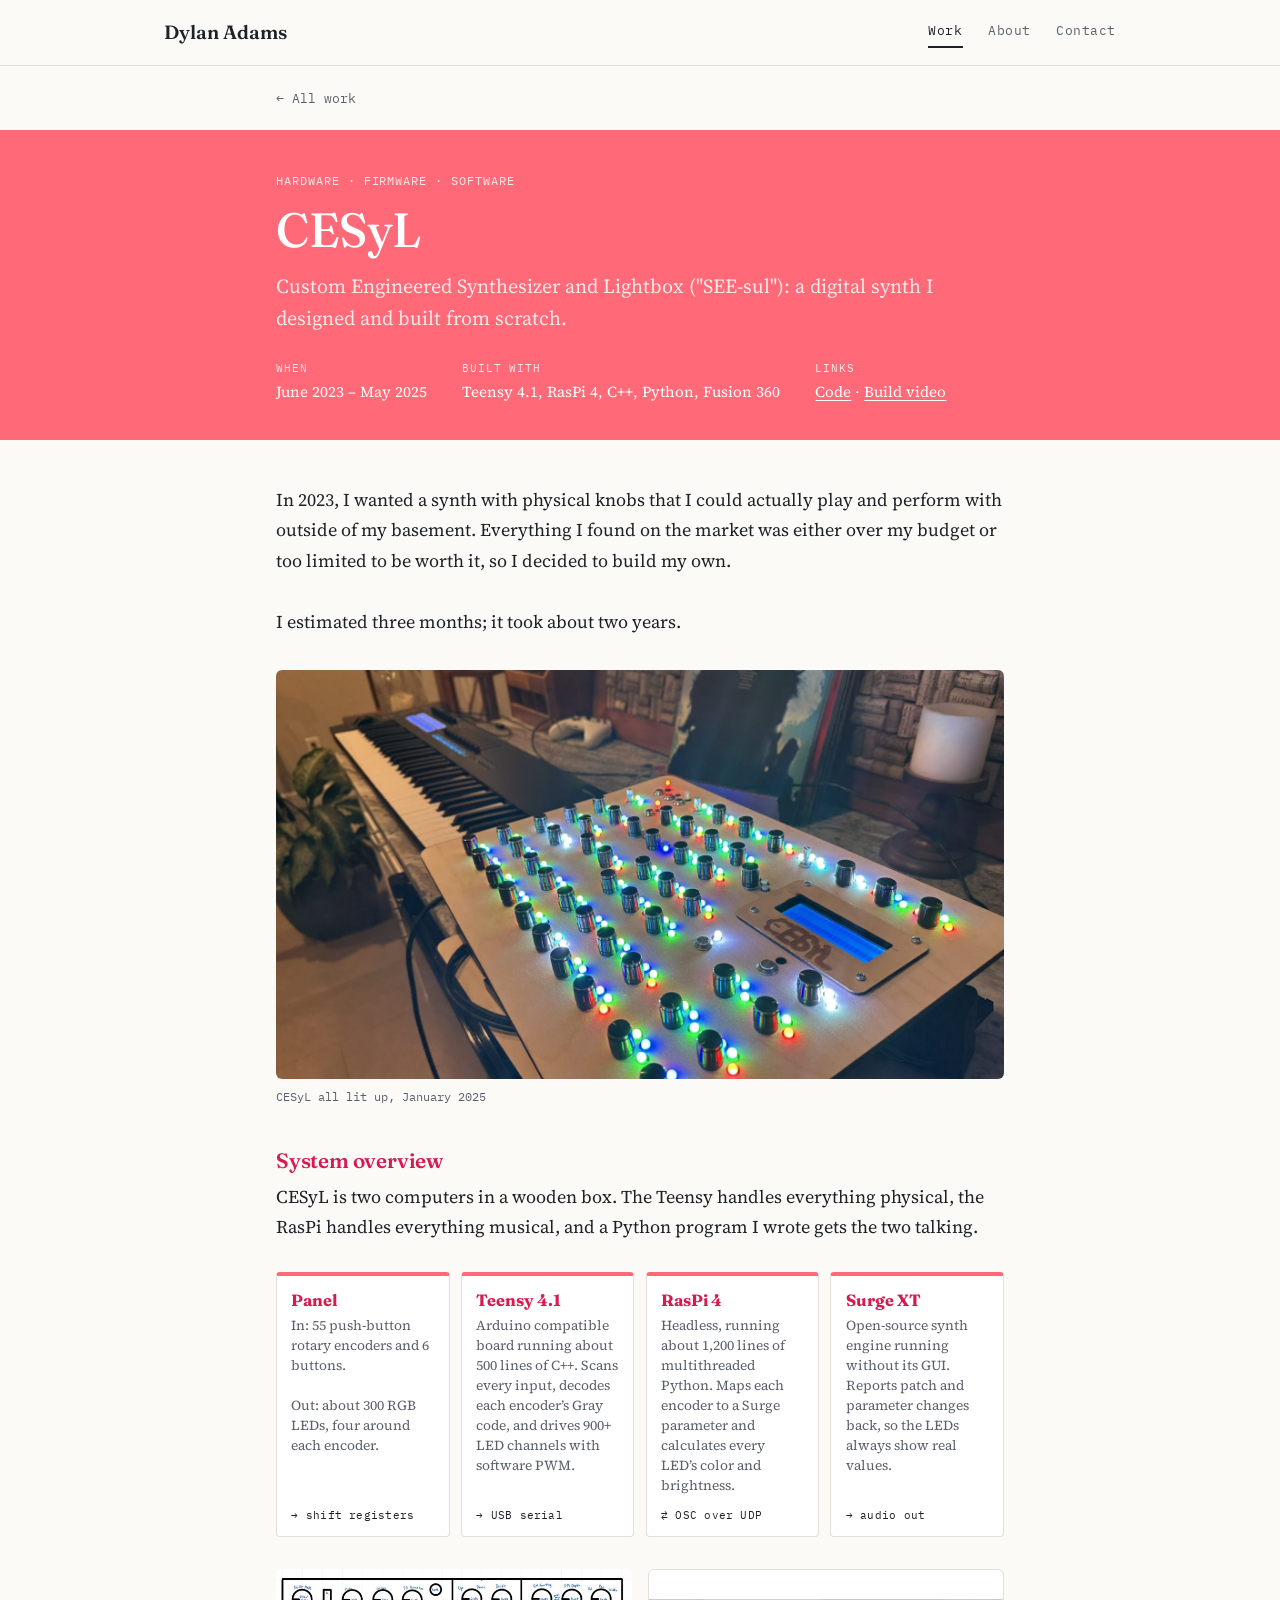
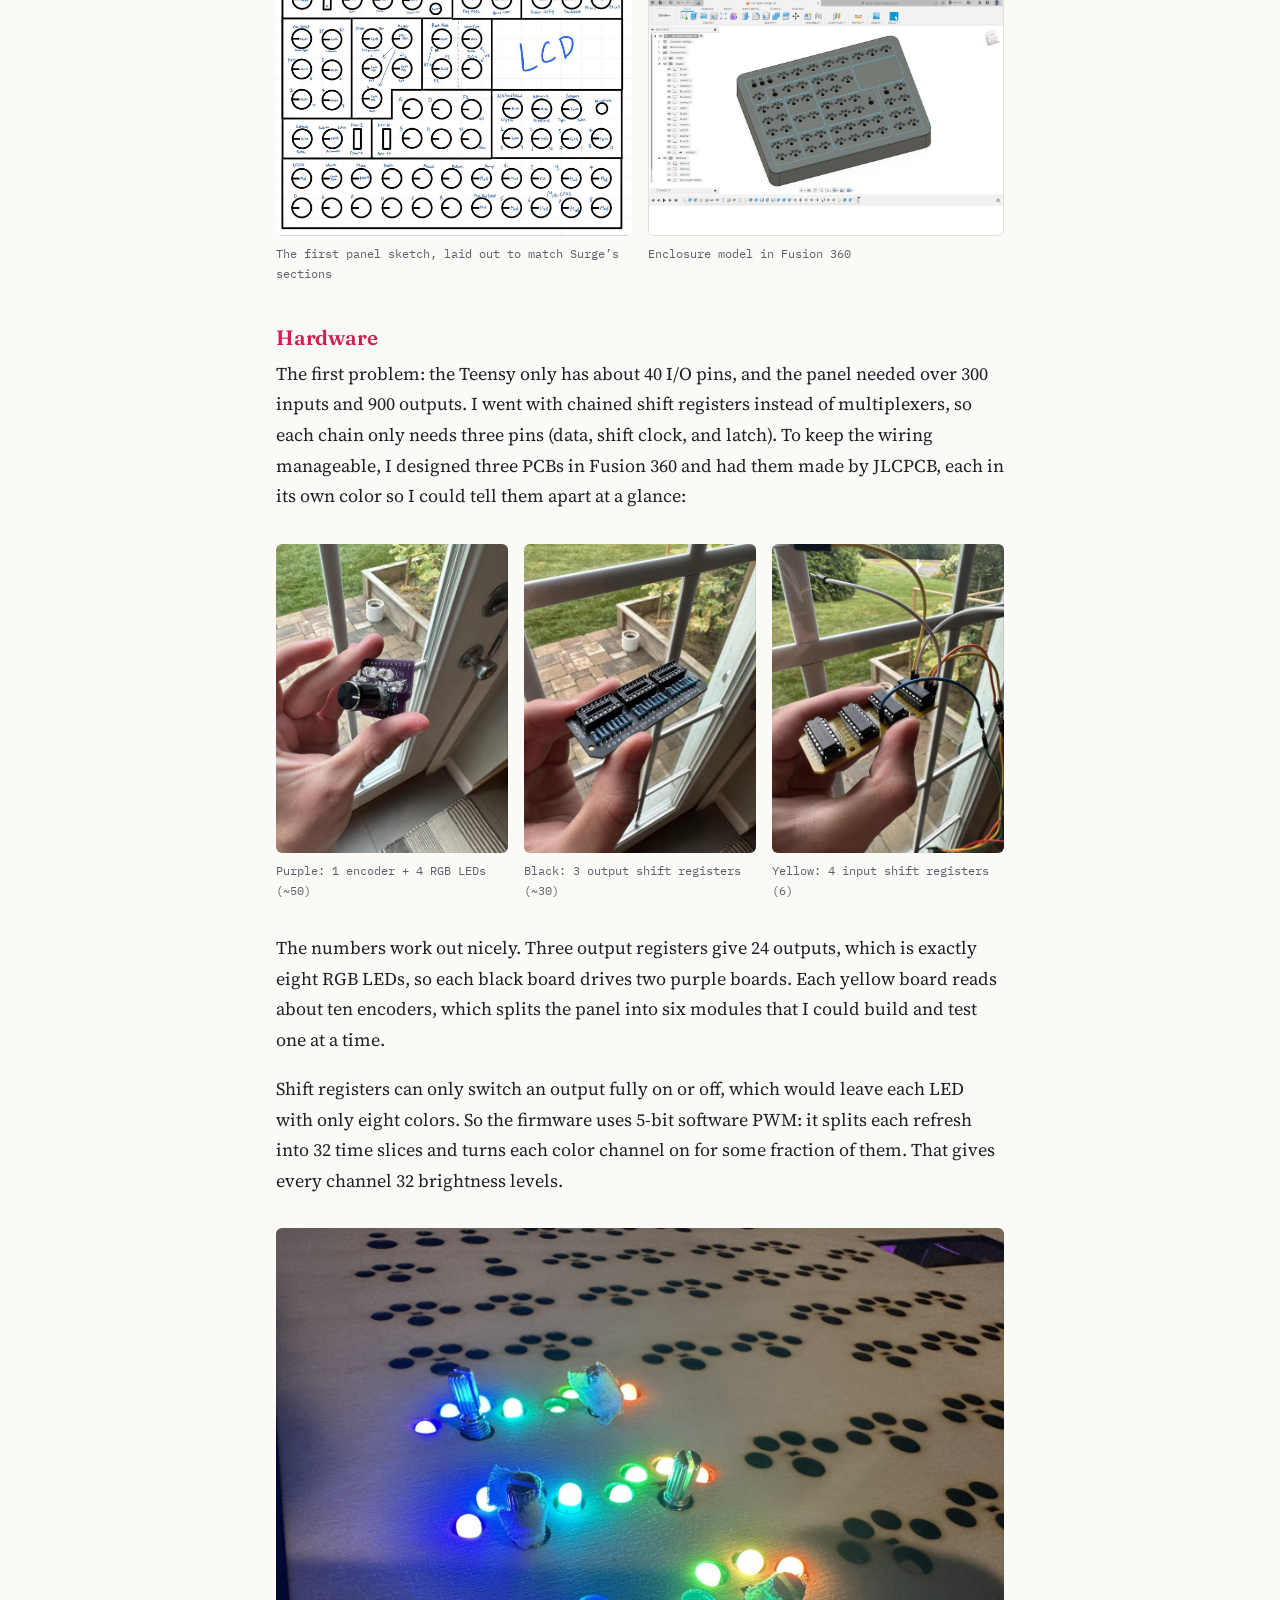
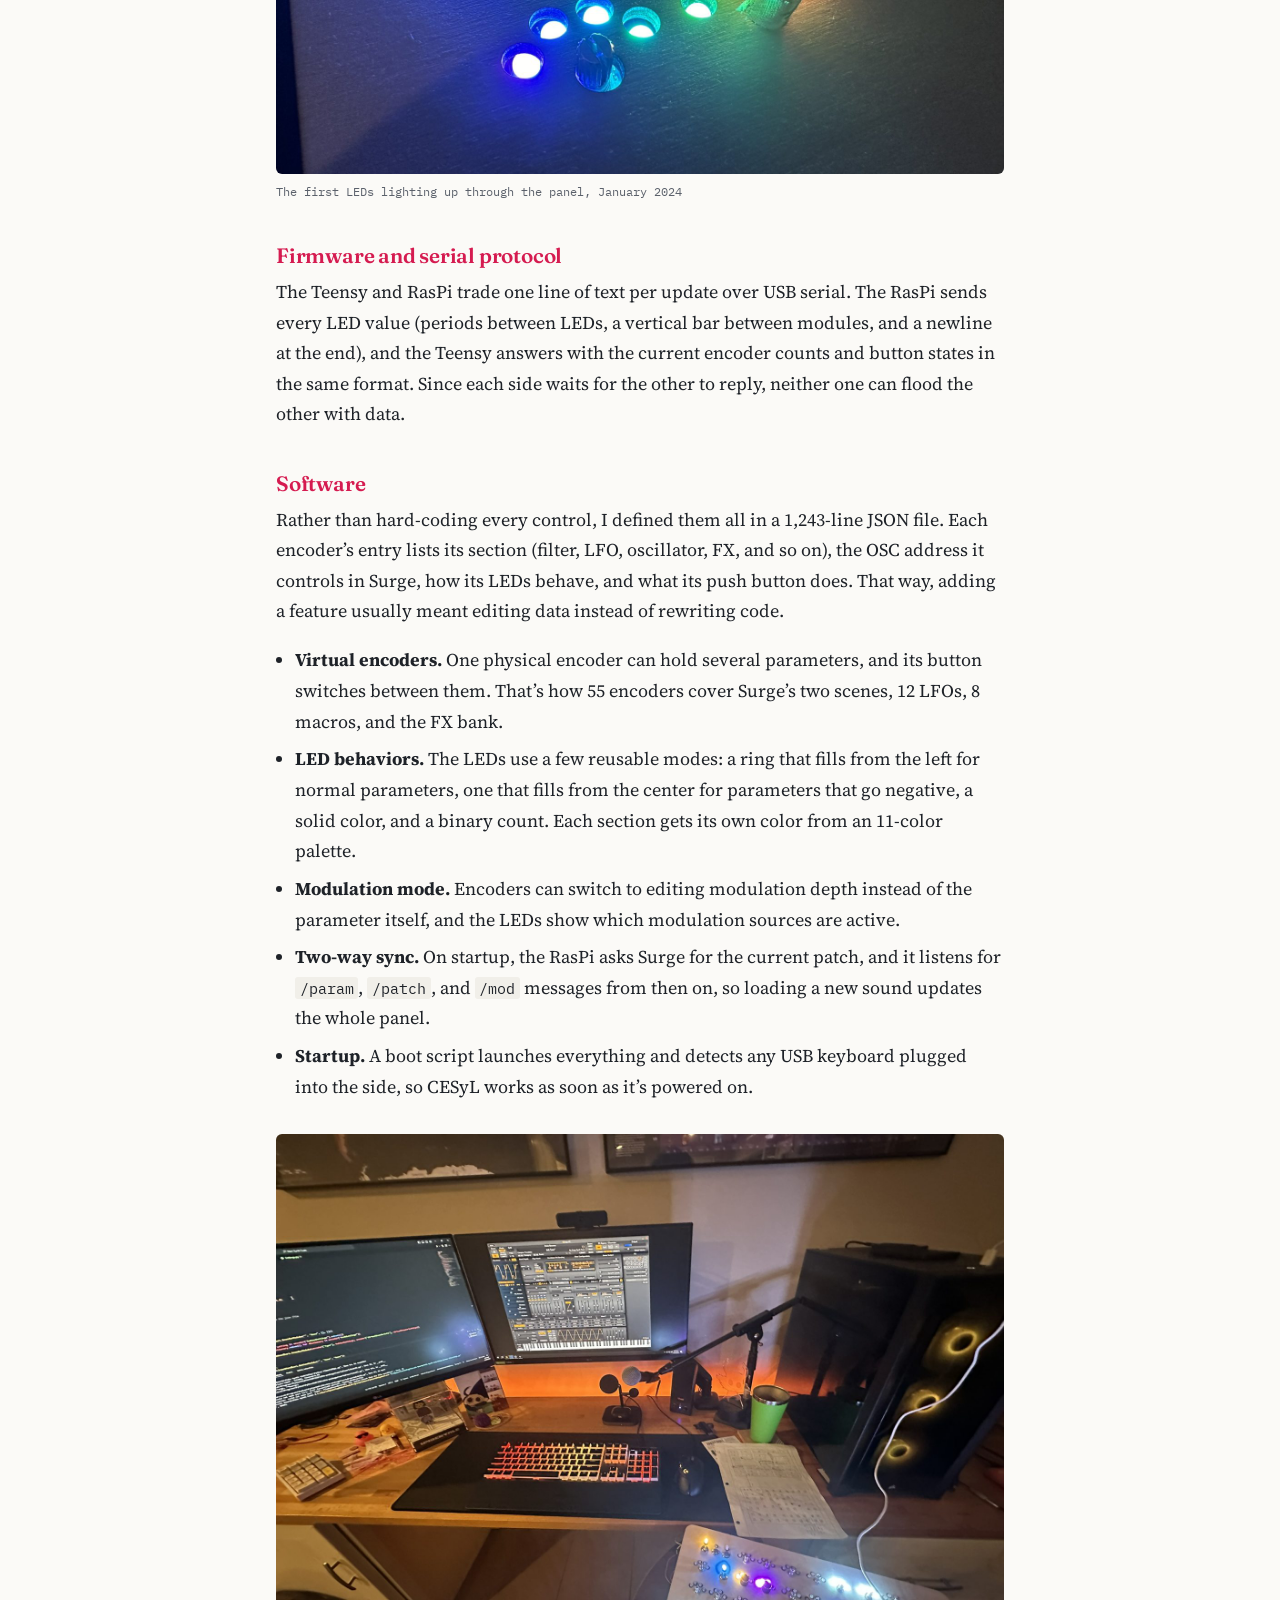
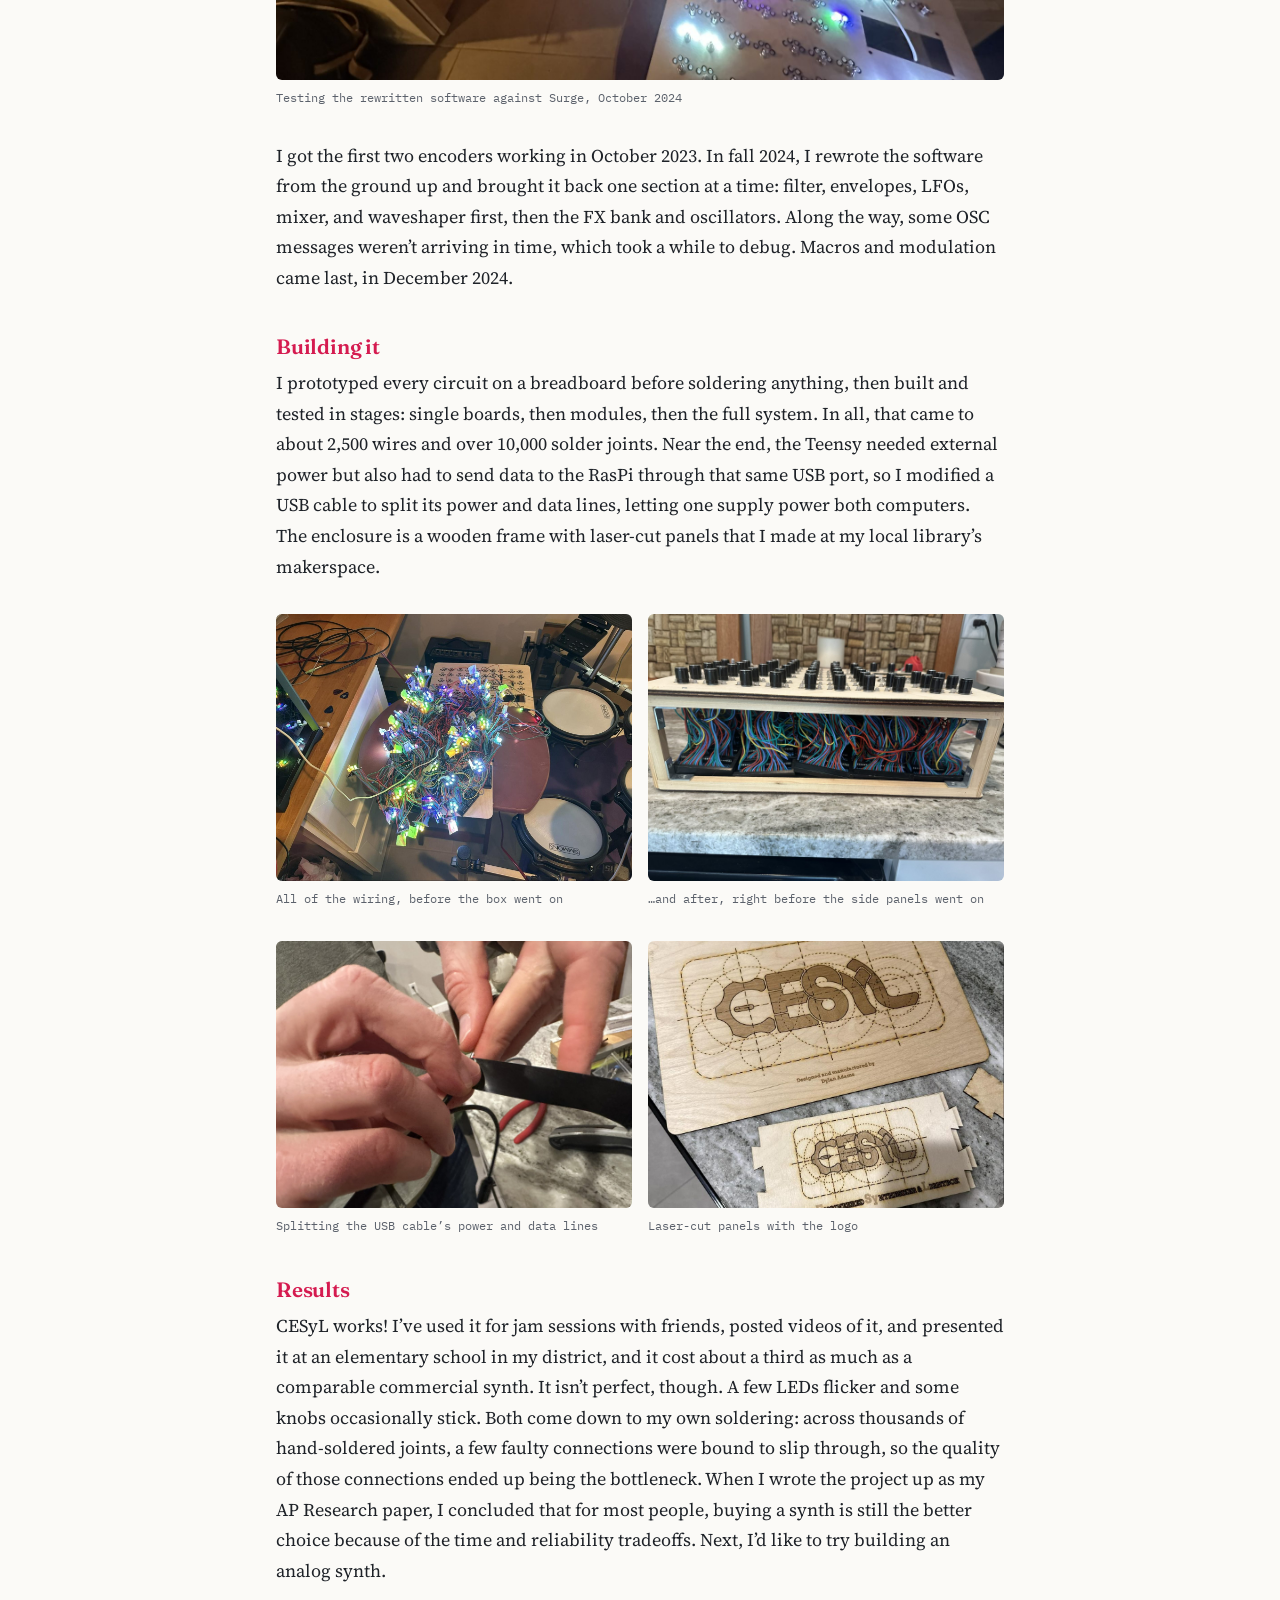
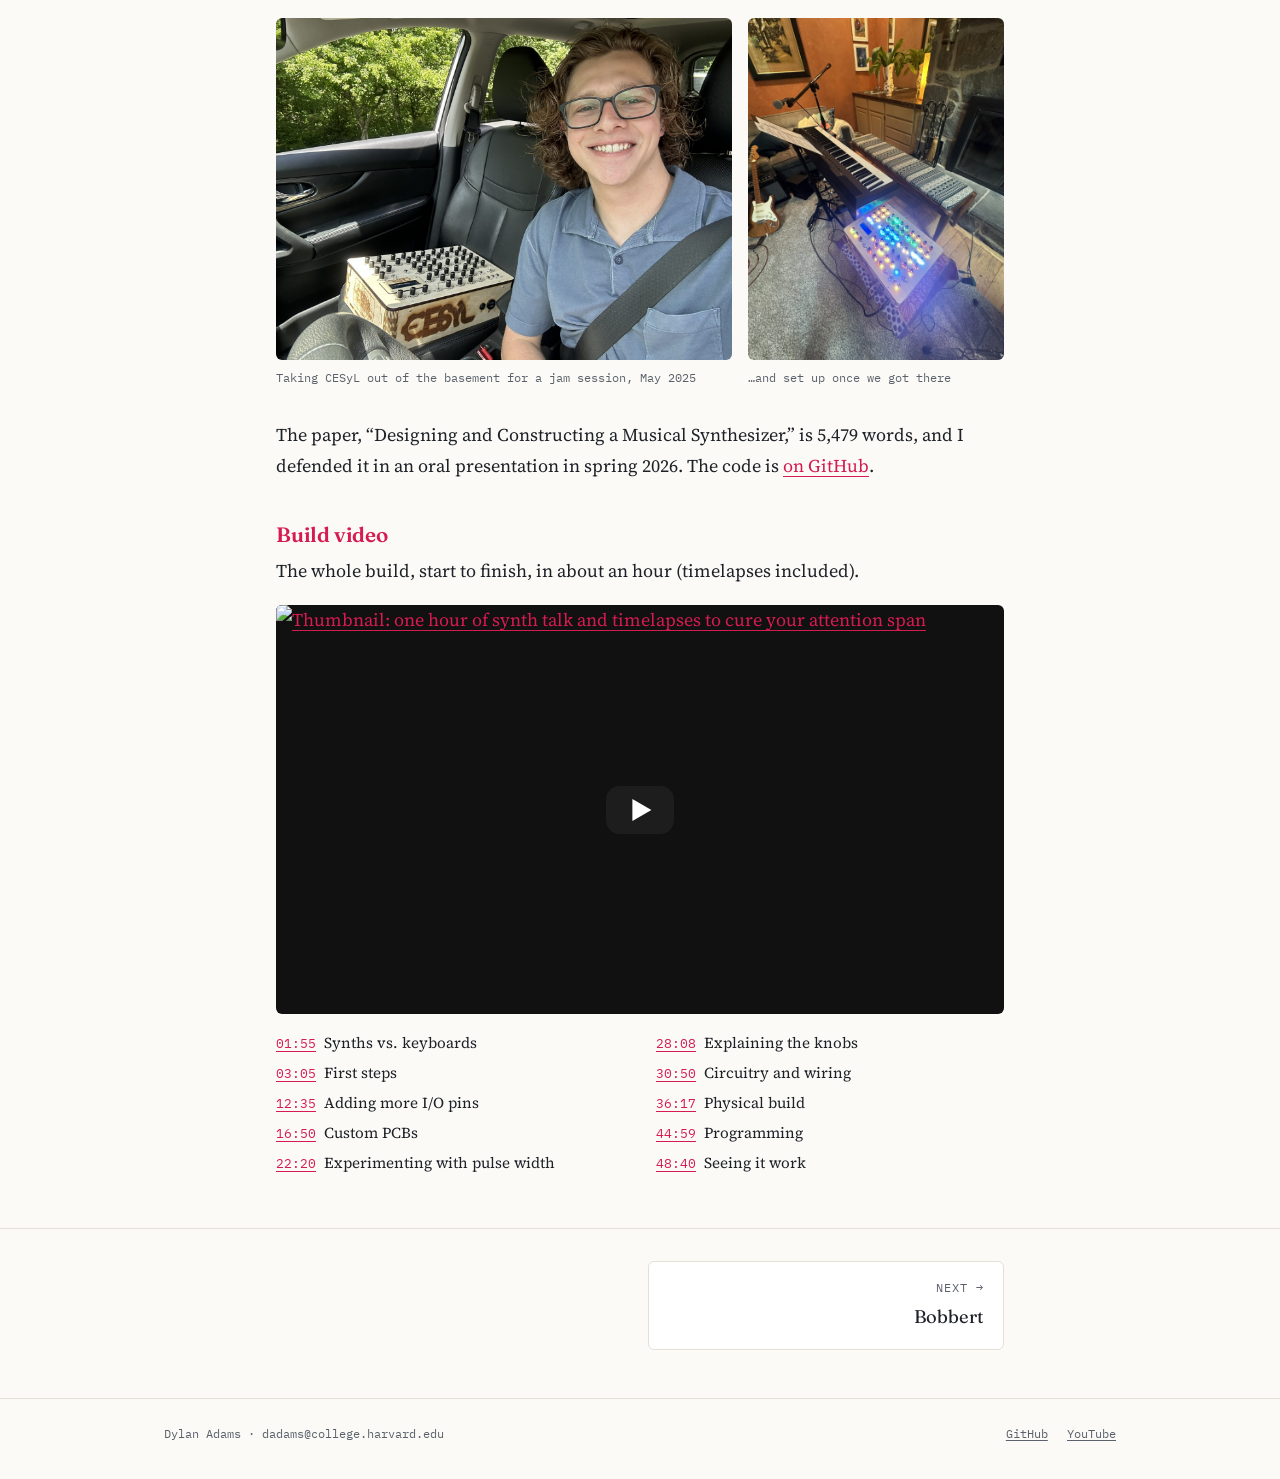
==== commit f3f49986: "Small fixes Adjusted YouTube video player functionality; added photos and more information to the re" ====
--- a/work/cesyl.html
+++ b/work/cesyl.html
@@ -119,7 +119,7 @@
 
       <h3>Build video</h3>
       <p>The whole build, start to finish, in about an hour (timelapses included).</p>
-      <a class="yt" href="https://www.youtube.com/watch?v=WVpbPrM2bhM" data-id="WVpbPrM2bhM" target="_blank" rel="noopener" aria-label="one hour of synth talk and timelapses to cure your attention span"><img src="https://img.youtube.com/vi/WVpbPrM2bhM/hqdefault.jpg" alt="Thumbnail: one hour of synth talk and timelapses to cure your attention span" loading="lazy"><span class="yt-play">▶ Play on YouTube</span></a>
+      <a class="yt" href="https://www.youtube.com/watch?v=WVpbPrM2bhM" data-id="WVpbPrM2bhM" target="_blank" rel="noopener" aria-label="one hour of synth talk and timelapses to cure your attention span"><img src="https://i.ytimg.com/vi/WVpbPrM2bhM/maxresdefault.jpg" alt="Thumbnail: one hour of synth talk and timelapses to cure your attention span" loading="lazy"><span class="yt-play" aria-hidden="true"></span></a>
       <ul class="chapters">
           <li><a href="https://youtu.be/WVpbPrM2bhM?t=115">01:55</a>Synths vs. keyboards</li>
           <li><a href="https://youtu.be/WVpbPrM2bhM?t=185">03:05</a>First steps</li>
@@ -148,6 +148,20 @@
 </footer>
 
 <script>
+// Video thumbnails: ask YouTube for the full-HD (1280x720) thumbnail and step
+// down to smaller ones if a video doesn't have it (YouTube answers a missing
+// size with a tiny 120px placeholder).
+document.querySelectorAll("a.yt img").forEach(function (img) {
+  var next = { maxresdefault: "sddefault", sddefault: "hqdefault" };
+  function stepDown() {
+    var m = img.src.match(/\/(maxresdefault|sddefault)\.jpg$/);
+    if (m) img.src = img.src.replace(m[1] + ".jpg", next[m[1]] + ".jpg");
+  }
+  img.addEventListener("error", stepDown);
+  img.addEventListener("load", function () { if (img.naturalWidth <= 120) stepDown(); });
+  if (img.complete && img.naturalWidth > 0 && img.naturalWidth <= 120) stepDown();
+});
+
 // On the live site, clicking a video thumbnail plays it in place.
 // Opened as a local file, YouTube refuses embeds, so the link just opens YouTube.
 if (location.protocol.startsWith("http")) {
@@ -157,7 +171,7 @@
       var box = document.createElement("div");
       box.className = "yt";
       var f = document.createElement("iframe");
-      f.src = "https://www.youtube.com/embed/" + a.dataset.id + "?autoplay=1";
+      f.src = "https://www.youtube.com/embed/" + a.dataset.id + "?autoplay=1&rel=0&playsinline=1";
       f.allow = "autoplay; encrypted-media; picture-in-picture; fullscreen";
       f.allowFullscreen = true;
       f.referrerPolicy = "strict-origin-when-cross-origin";
--- a/css/style.css
+++ b/css/style.css
@@ -248,15 +248,20 @@
 .article p, .article li { max-width: none; }
 .band .lede { max-width: none; }
 
-/* YouTube: thumbnail that opens the video (embeds fail on local file:// pages) */
+/* YouTube: thumbnail that turns into the real player when clicked (on local file:// pages it opens YouTube instead) */
 .yt { position: relative; display: block; aspect-ratio: 16 / 9; border-radius: 6px; overflow: hidden; background: #111; }
-.yt img { width: 100%; height: 100%; object-fit: cover; border-radius: 0; opacity: 0.92; transition: opacity 0.15s; }
-.yt:hover img { opacity: 1; }
+.yt img { width: 100%; height: 100%; object-fit: cover; border-radius: 0; }
+/* play button in YouTube's style: rounded red pill with a white triangle */
 .yt-play {
   position: absolute; left: 50%; top: 50%; transform: translate(-50%, -50%);
-  background: rgba(0,0,0,0.75); color: #fff; font-family: var(--mono); font-size: 0.85rem;
-  padding: 0.6rem 1rem; border-radius: 4px; white-space: nowrap;
-}
+  width: 68px; height: 48px; border-radius: 14px; background: rgba(33,33,33,0.8);
+  transition: background 0.15s;
+}
+.yt-play::before {
+  content: ""; position: absolute; left: 50%; top: 50%; transform: translate(-40%, -50%);
+  border-style: solid; border-width: 11px 0 11px 19px; border-color: transparent transparent transparent #fff;
+}
+.yt:hover .yt-play, .yt:focus-visible .yt-play { background: #ff0033; }
 .yt iframe { width: 100%; height: 100%; border: 0; }
 .yt + .chapters { margin-top: 1rem; }
 
@@ -351,3 +356,10 @@
   .about-one .wrap.about { grid-template-columns: 1fr; gap: 1.5rem; }
   .about-one aside { max-width: 15rem; }
 }
+
+/* pull quote (makerspace page) */
+.article blockquote.pull { margin: 2rem 0; padding: 0.2rem 0 0.2rem 1.25rem; border-left: 3px solid var(--accent); }
+.article blockquote.pull p { font-family: var(--serif-display, inherit); font-size: 1.15rem; font-style: italic; line-height: 1.5; margin: 0 0 0.5rem; }
+.article blockquote.pull .cite { font-family: var(--mono); font-style: normal; font-size: 0.78rem; color: var(--ink-soft); margin: 0; }
+.article .photo-credit { font-family: var(--mono); font-size: 0.72rem; color: var(--ink-soft); margin: -0.6rem 0 1.5rem; }
+
